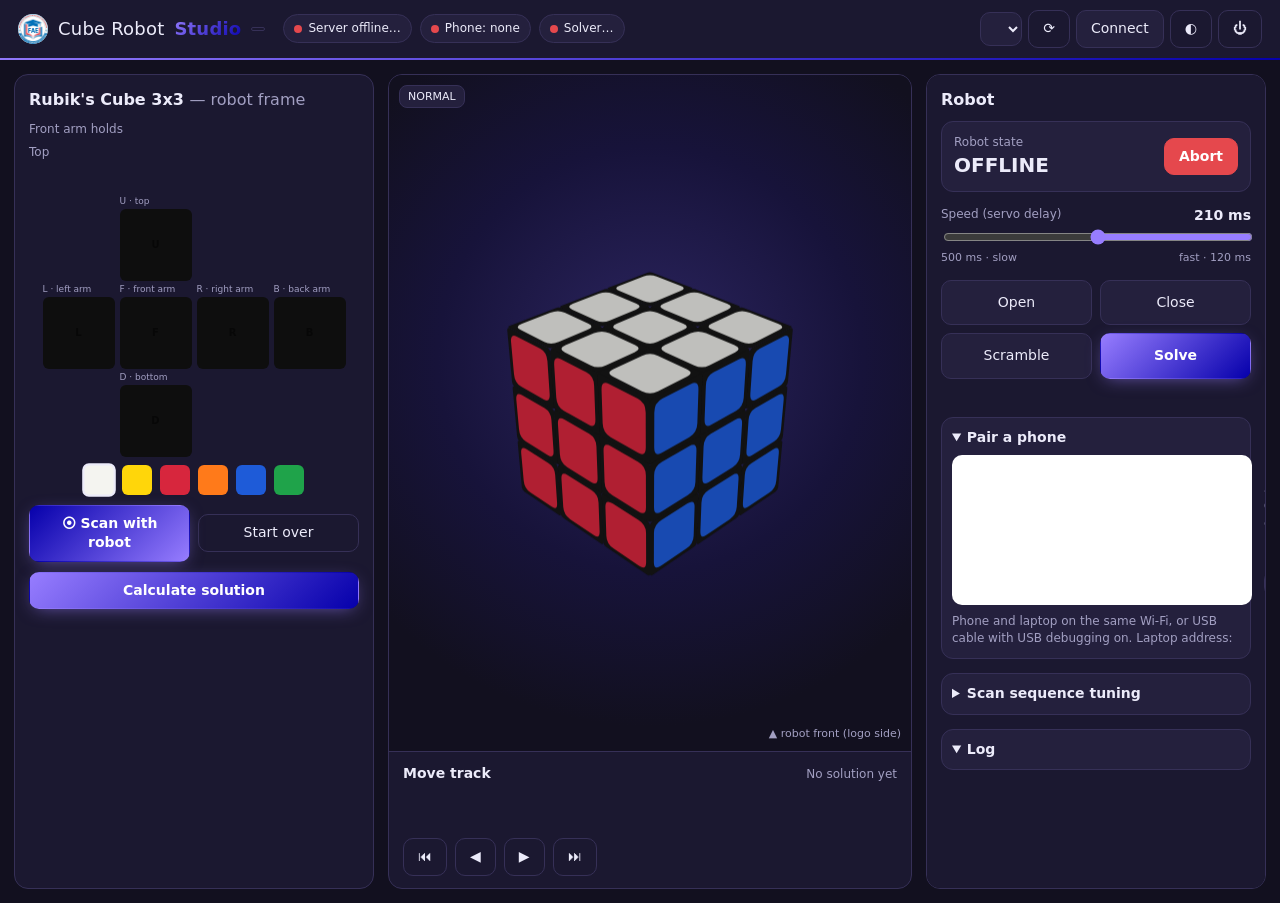
==== desktop/web/index.html @ a1b6a4eb "v1.5: detect centre colours from the scan; GAN logo in any direction - No front/top assumption: the " ====
<!DOCTYPE html>
<html lang="en">
<head>
<meta charset="utf-8">
<meta name="viewport" content="width=device-width, initial-scale=1">
<title>Cube Robot Studio</title>
<link rel="stylesheet" href="style.css">
<link rel="icon" href="icon.png">
</head>
<body>
<header class="topbar">
  <div class="brand"><img class="logo-img" src="icon.png" alt="">Cube Robot <b>Studio</b> <span class="ver" id="ver"></span></div>
  <div class="chips">
    <div class="chip" id="chip-robot"><span class="dot"></span><span class="txt">Robot: offline</span></div>
    <div class="chip" id="chip-phone"><span class="dot"></span><span class="txt">Phone: none</span></div>
    <div class="chip" id="chip-solver"><span class="dot"></span><span class="txt">Solver…</span></div>
  </div>
  <div class="conn">
    <select id="port"></select>
    <button id="btn-refresh" class="ghost" title="Refresh ports">⟳</button>
    <button id="btn-connect">Connect</button>
    <button id="btn-theme" class="ghost" title="Theme">◐</button>
    <button id="btn-quit" class="ghost" title="Quit Cube Robot Studio">⏻</button>
  </div>
</header>

<main class="grid">
  <!-- LEFT: Cubzor-style face net -->
  <section class="panel" id="panel-net">
    <h2>Rubik's Cube 3x3 <span class="muted">— robot frame</span></h2>
    <div class="orient">
      <div>
        <label>Front arm holds</label>
        <div class="swatches" id="pick-front"></div>
      </div>
      <div>
        <label>Top</label>
        <div class="swatches" id="pick-top"></div>
      </div>
    </div>
    <p class="hint" id="orient-hint"></p>
    <div class="net" id="net"></div>
    <div class="palette" id="palette"></div>
    <div class="row">
      <button id="btn-scan" class="primary">⦿ Scan with robot</button>
      <button id="btn-reset" class="ghost">Start over</button>
    </div>
    <div class="row">
      <button id="btn-calc" class="accent">Calculate solution</button>
    </div>
    <div id="scan-steps" class="scan-steps"></div>
  </section>

  <!-- CENTER: 3D + move track -->
  <section class="panel center">
    <div class="viewer">
      <canvas id="cube3d"></canvas>
      <div class="viewer-overlay">
        <div class="badge" id="pose-badge">NORMAL</div>
        <div class="robot-front">▲ robot front (logo side)</div>
      </div>
      <div class="scan-banner hidden" id="scan-banner"></div>
    </div>
    <div class="track-wrap">
      <div class="track-head">
        <h3>Move track</h3>
        <div class="solinfo" id="solinfo">No solution yet</div>
      </div>
      <div class="track" id="track"></div>
      <div class="row playback">
        <button class="ghost" id="pb-first" title="Back to scanned state">⏮</button>
        <button class="ghost" id="pb-prev">◀</button>
        <button class="ghost" id="pb-next">▶</button>
        <button class="ghost" id="pb-last" title="Preview all">⏭</button>
        <span class="muted" id="pb-pos"></span>
      </div>
    </div>
  </section>

  <!-- RIGHT: robot controls (from the original app) -->
  <section class="panel" id="panel-robot">
    <h2>Robot</h2>
    <div class="state-card">
      <div>
        <div class="muted small">Robot state</div>
        <div class="big" id="robot-state">OFFLINE</div>
      </div>
      <button id="btn-abort" class="danger">Abort</button>
    </div>
    <div class="speed">
      <div class="speed-head"><label>Speed (servo delay)</label><b id="speed-val">210 ms</b></div>
      <input type="range" id="speed" min="120" max="500" step="10">
      <div class="speed-scale"><span>500 ms · slow</span><span>fast · 120 ms</span></div>
    </div>
    <div class="btn-grid">
      <button id="btn-open">Open</button>
      <button id="btn-close">Close</button>
      <button id="btn-scramble">Scramble</button>
      <button id="btn-solve" class="accent">Solve</button>
    </div>
    <div class="est" id="est"></div>

    <details class="box" id="phone-box" open>
      <summary>Pair a phone</summary>
      <div class="pair">
        <canvas id="qr" title="Scan with the Cube Robot app"></canvas>
        <div>
          <div class="small">In the phone app tap <b>Scan QR</b>, or type this code:</div>
          <div class="code" id="pair-code">––––––</div>
          <button class="ghost small-btn" id="pair-new">New code</button>
        </div>
      </div>
      <div class="small">Phone and laptop on the same Wi-Fi, or USB cable with USB debugging on.
        Laptop address: <span class="ips" id="ips"></span></div>
    </details>

    <details class="box">
      <summary>Scan sequence tuning</summary>
      <div class="small">Servo strings per scan step (firmware <code>SEQ</code> syntax, <code>{d}</code> = delay).
        <b>Jog</b> runs one string so you can check the motion on your calibration.</div>
      <div id="plan"></div>
      <div class="row">
        <button class="ghost" id="plan-save">Save</button>
        <button class="ghost" id="plan-reset">Defaults</button>
      </div>
      <div class="row"><input id="jog-free" placeholder="free SEQ e.g. rrrr{d}rCrC"><button id="jog-go" class="ghost">Jog</button></div>
    </details>

    <details class="box" open>
      <summary>Log</summary>
      <div class="log" id="log"></div>
    </details>
  </section>
</main>
<div class="toast hidden" id="toast"></div>
<script src="qr.js"></script>
<script src="cube3d.js"></script>
<script src="app.js"></script>
</body>
</html>
---- desktop/web/style.css ----
:root {
  --bg: #12101f; --panel: #1b1830; --panel2: #24203d; --line: #363057;
  --text: #ecebfa; --muted: #a29fc2; --accent: #977DFF; --primary: #0600AB;
  --grad: linear-gradient(135deg, #977DFF 0%, #0600AB 100%);
  --ok: #3fb27f; --danger: #e5484d; --warn: #f5a524; --radius: 14px;
}
body.light {
  --bg: #f3f1ff; --panel: #ffffff; --panel2: #eeebff; --line: #d9d3fb;
  --text: #17142e; --muted: #6a6590;
}
* { box-sizing: border-box; }
html, body { margin: 0; height: 100%; background: var(--bg); color: var(--text);
  font: 14px/1.4 "Segoe UI", system-ui, -apple-system, Roboto, sans-serif; }
button { font: inherit; color: var(--text); background: var(--panel2); border: 1px solid var(--line);
  border-radius: 10px; padding: 8px 14px; cursor: pointer; transition: .15s; }
button:hover:not(:disabled) { filter: brightness(1.15); }
button:disabled { opacity: .4; cursor: not-allowed; }
button.primary, button.accent { background: var(--grad); border-color: transparent; color: #fff; font-weight: 600;
  box-shadow: 0 4px 18px -6px #977DFFaa; }
button.primary { background: linear-gradient(135deg, #0600AB 0%, #977DFF 100%); }
button.danger { background: var(--danger); border-color: var(--danger); color: #fff; font-weight: 600; }
button.ghost { background: transparent; }
select, input[type=text], input:not([type]) { background: var(--panel2); color: var(--text);
  border: 1px solid var(--line); border-radius: 10px; padding: 7px 10px; font: inherit; }
code { background: var(--panel2); padding: 1px 5px; border-radius: 5px; font-size: 12px; }
.muted { color: var(--muted); font-weight: 400; }
.small { font-size: 12px; color: var(--muted); }
.hidden { display: none !important; }
.row { display: flex; gap: 8px; align-items: center; margin-top: 10px; flex-wrap: wrap; }
.row > button { flex: 1; }

.topbar { display: flex; align-items: center; gap: 18px; padding: 10px 18px; border-bottom: 1px solid var(--line);
  background: var(--panel); position: sticky; top: 0; z-index: 5; }
.brand { font-size: 18px; letter-spacing: .2px; display: flex; align-items: center; gap: 10px; }
.logo-img { width: 30px; height: 30px; border-radius: 50%; background: #fff; }
.brand b { background: var(--grad); -webkit-background-clip: text; background-clip: text; color: transparent; }
.topbar { border-image: var(--grad) 1; border-bottom-width: 2px; }
.chips { display: flex; gap: 8px; flex: 1; }
.chip { display: flex; align-items: center; gap: 6px; padding: 5px 10px; border-radius: 999px;
  background: var(--panel2); border: 1px solid var(--line); font-size: 12px; }
.chip .dot { width: 8px; height: 8px; border-radius: 50%; background: var(--danger); }
.chip.on .dot { background: var(--ok); box-shadow: 0 0 8px var(--ok); }
.chip.busy .dot { background: var(--warn); }
.conn { display: flex; gap: 6px; align-items: center; }

.grid { display: grid; grid-template-columns: 360px 1fr 340px; gap: 14px; padding: 14px;
  height: calc(100vh - 57px); }
.panel { background: var(--panel); border: 1px solid var(--line); border-radius: var(--radius);
  padding: 14px; overflow: auto; }
.panel h2 { margin: 0 0 10px; font-size: 16px; }
.center { display: flex; flex-direction: column; padding: 0; overflow: hidden; }

.orient { display: flex; flex-direction: column; gap: 6px; }
.orient > div { display: flex; align-items: center; gap: 10px; }
.orient label { width: 96px; margin: 0 !important; }
.orient label, .speed label { font-size: 12px; color: var(--muted); display: block; margin-bottom: 4px; }
.swatches { display: flex; gap: 5px; }
.sw { width: 26px; height: 26px; border-radius: 6px; border: 2px solid transparent; cursor: pointer; }
.sw.sel { border-color: var(--text); transform: scale(1.12); }
.sw.dis { opacity: .2; cursor: not-allowed; }
.hint { font-size: 12px; color: var(--muted); margin: 8px 0; min-height: 32px; }
.hint b { color: var(--text); }

.net { display: grid; grid-template-columns: repeat(4, 72px); grid-template-rows: repeat(3, 72px);
  gap: 16px 5px; justify-content: center; margin: 8px 0; }
.face { display: grid; grid-template-columns: repeat(3, 1fr); gap: 2px; background: #0e0e0e;
  padding: 3px; border-radius: 6px; position: relative; }
.face .lbl { position: absolute; top: -14px; left: 0; font-size: 9px; color: var(--muted); white-space: nowrap; }
.st { border-radius: 3px; cursor: pointer; position: relative; }
.st:hover { outline: 2px solid #fff6; }
.st.ctr { cursor: default; }
.st.ctr::after { content: attr(data-f); position: absolute; inset: 0; display: grid; place-items: center;
  font-size: 10px; font-weight: 700; color: #0007; }
.st.q { background: repeating-linear-gradient(45deg, #555 0 4px, #444 4px 8px) !important; }
.palette { display: flex; gap: 8px; justify-content: center; margin: 6px 0; }
.palette .sw { width: 30px; height: 30px; }

.scan-steps { margin-top: 12px; display: grid; grid-template-columns: repeat(3, 1fr); gap: 6px; }
.sstep { background: var(--panel2); border: 1px solid var(--line); border-radius: 10px; padding: 6px;
  font-size: 11px; text-align: center; }
.sstep .sq { width: 100%; aspect-ratio: 1; border-radius: 6px; margin-bottom: 4px; background-size: cover;
  background-position: center; }
.sstep.active { border-color: var(--accent); box-shadow: 0 0 0 2px var(--accent) inset; }
.sstep.done { border-color: #5d4fd6; }

.viewer { position: relative; flex: 1; min-height: 300px;
  background: radial-gradient(circle at 50% 42%, #2c2560 0%, #17133a 45%, var(--bg) 78%); }
body.light .viewer { background: radial-gradient(circle at 50% 45%, #fff 0%, #e4dfff 75%); }
#cube3d { width: 100%; height: 100%; display: block; cursor: grab; }
.viewer-overlay { position: absolute; inset: 10px; pointer-events: none; display: flex; justify-content: space-between; }
.badge { align-self: flex-start; background: var(--panel2); border: 1px solid var(--line); border-radius: 8px;
  padding: 3px 8px; font-size: 11px; }
.robot-front { align-self: flex-end; font-size: 11px; color: var(--muted); }
.scan-banner { position: absolute; left: 50%; top: 14px; transform: translateX(-50%); padding: 8px 16px;
  border-radius: 18px; background: var(--grad); color: #fff; font-weight: 600;
  display: flex; align-items: center; justify-content: center; flex-wrap: wrap; gap: 8px 10px;
  max-width: calc(100% - 28px); width: max-content; text-align: center; box-shadow: 0 8px 30px -10px #0600AB; }
.scan-banner button { padding: 5px 12px; border-radius: 999px; color: #fff; border-color: #fff8; }
.scan-banner button.ok { background: #fff; color: #0600AB; border-color: #fff; font-weight: 700; }

.track-wrap { border-top: 1px solid var(--line); padding: 12px 14px; }
.track-head { display: flex; justify-content: space-between; align-items: baseline; }
.track-head h3 { margin: 0; font-size: 14px; }
.solinfo { font-size: 12px; color: var(--muted); }
.track { display: flex; flex-wrap: wrap; gap: 6px; margin-top: 8px; min-height: 36px; }
.mv { min-width: 38px; text-align: center; padding: 6px 8px; border-radius: 8px; background: var(--panel2);
  border: 1px solid var(--line); font-weight: 600; font-family: ui-monospace, Consolas, monospace; }
.mv.done { opacity: .35; }
.mv.cur { background: var(--grad); color: #fff; border-color: transparent; }
.playback button { flex: 0 0 auto; }

.state-card { display: flex; justify-content: space-between; align-items: center; background: var(--panel2);
  border-radius: 12px; padding: 12px; border: 1px solid var(--line); }
.big { font-size: 20px; font-weight: 700; }
.big.IDLE { color: var(--ok); } .big.BUSY { color: var(--danger); } .big.OFFLINE { color: var(--muted); }
.speed { margin-top: 14px; }
.speed-head { display: flex; justify-content: space-between; }
.speed input { width: 100%; accent-color: #977DFF; direction: rtl; }
.speed-scale { display: flex; justify-content: space-between; font-size: 11px; color: var(--muted); }
.btn-grid { display: grid; grid-template-columns: 1fr 1fr; gap: 8px; margin-top: 14px; }
.btn-grid button { padding: 12px; }
.est { font-size: 12px; color: var(--muted); margin-top: 8px; min-height: 16px; }
.box { margin-top: 14px; background: var(--panel2); border: 1px solid var(--line); border-radius: 12px; padding: 10px; }
.box summary { cursor: pointer; font-weight: 600; }
.ips { font-family: ui-monospace, Consolas, monospace; font-size: 12px; color: var(--text); }
.pair { display: flex; gap: 12px; align-items: center; margin: 8px 0; }
#qr { border-radius: 10px; background: #fff; flex: 0 0 auto; }
.code { font: 700 24px/1.1 ui-monospace, Consolas, monospace; letter-spacing: 2px; margin: 6px 0; white-space: nowrap;
  background: var(--grad); -webkit-background-clip: text; background-clip: text; color: transparent; }
.small-btn { padding: 4px 10px; font-size: 12px; }
#chip-phone { cursor: pointer; }
.check { display: flex; gap: 6px; align-items: center; font-size: 12px; margin-top: 6px; }
.log { font-family: ui-monospace, Consolas, monospace; font-size: 11px; max-height: 180px; overflow: auto;
  white-space: pre-wrap; }
.log .error { color: var(--danger); } .log .tx { color: #b7a8ff; }
.planstep { border-top: 1px solid var(--line); padding: 6px 0; font-size: 11px; }
.planstep input { width: 100%; font-family: ui-monospace, Consolas, monospace; font-size: 11px; margin: 2px 0; }
.planstep .r { display: flex; gap: 4px; }
.planstep .r button { padding: 2px 8px; font-size: 11px; }
.toast { position: fixed; bottom: 18px; left: 50%; transform: translateX(-50%); background: var(--panel2);
  border: 1px solid var(--line); padding: 10px 16px; border-radius: 10px; box-shadow: 0 6px 30px #0006; }
.toast.err { border-color: var(--danger); }
.warn { color: var(--warn); font-size: 12px; margin-top: 6px; }

@media (max-width: 1200px) { .grid { grid-template-columns: 330px 1fr; } #panel-robot { grid-column: 1 / -1; } }
.ver { font-size: 11px; color: var(--muted); border: 1px solid var(--line); border-radius: 6px; padding: 1px 6px; }
.sstep .sq.unknown { background: repeating-linear-gradient(45deg, #555 0 6px, #444 6px 12px) !important; }
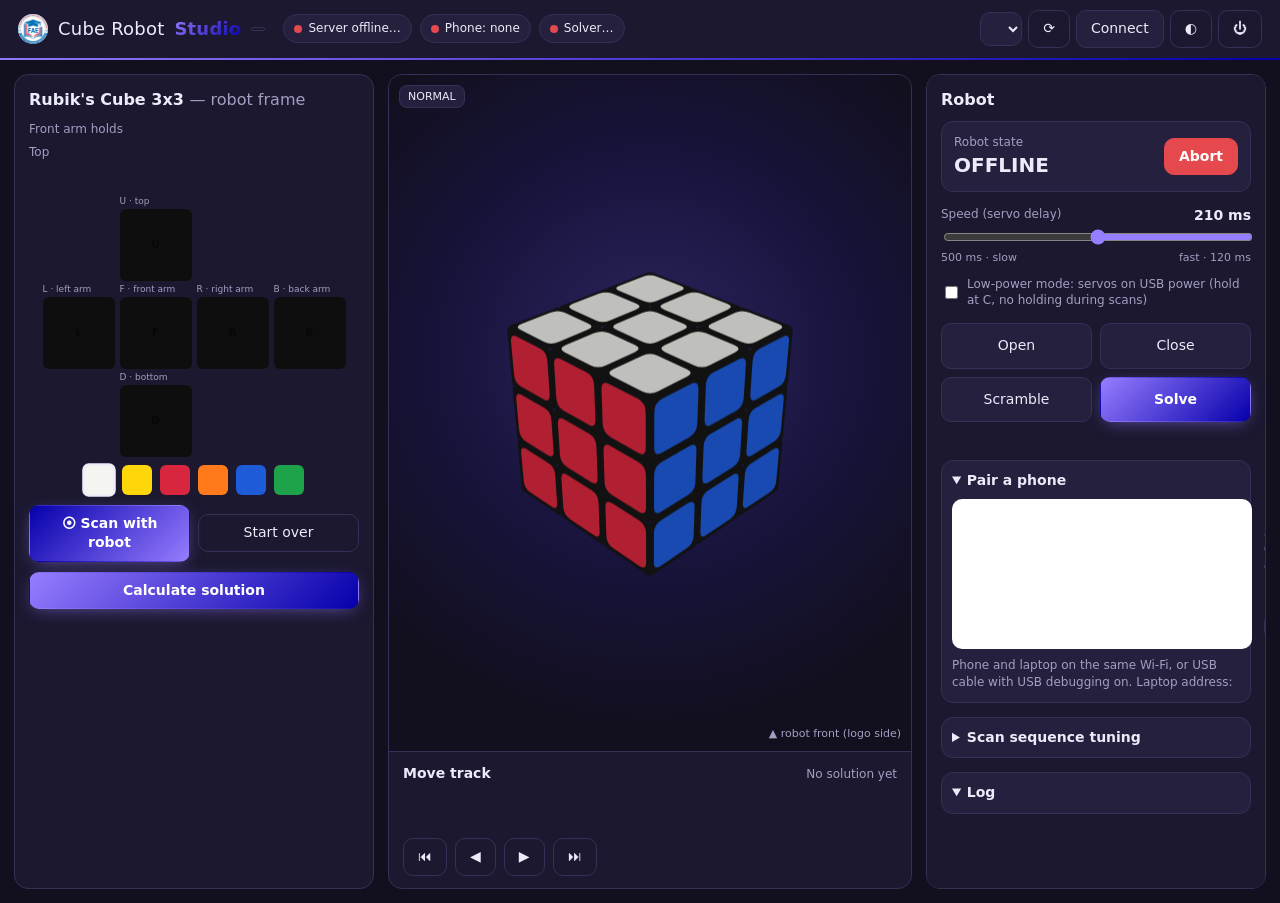
==== commit 9f0caa6f: "v1.6: reliable COM ports, auto-reconnect, low-power mode, phone fits 9:16 - COM ports listed like De" ====
--- a/desktop/web/index.html
+++ b/desktop/web/index.html
@@ -92,6 +92,9 @@
       <input type="range" id="speed" min="120" max="500" step="10">
       <div class="speed-scale"><span>500 ms · slow</span><span>fast · 120 ms</span></div>
     </div>
+    <label class="check lowpower" title="Use this when the servos are powered from the laptop's USB port (no external 5 V supply)">
+      <input type="checkbox" id="low-power"> Low-power mode: servos on USB power (hold at C, no holding during scans)
+    </label>
     <div class="btn-grid">
       <button id="btn-open">Open</button>
       <button id="btn-close">Close</button>
--- a/desktop/web/style.css
+++ b/desktop/web/style.css
@@ -145,3 +145,4 @@
 @media (max-width: 1200px) { .grid { grid-template-columns: 330px 1fr; } #panel-robot { grid-column: 1 / -1; } }
 .ver { font-size: 11px; color: var(--muted); border: 1px solid var(--line); border-radius: 6px; padding: 1px 6px; }
 .sstep .sq.unknown { background: repeating-linear-gradient(45deg, #555 0 6px, #444 6px 12px) !important; }
+.lowpower { margin-top: 10px; color: var(--muted); }
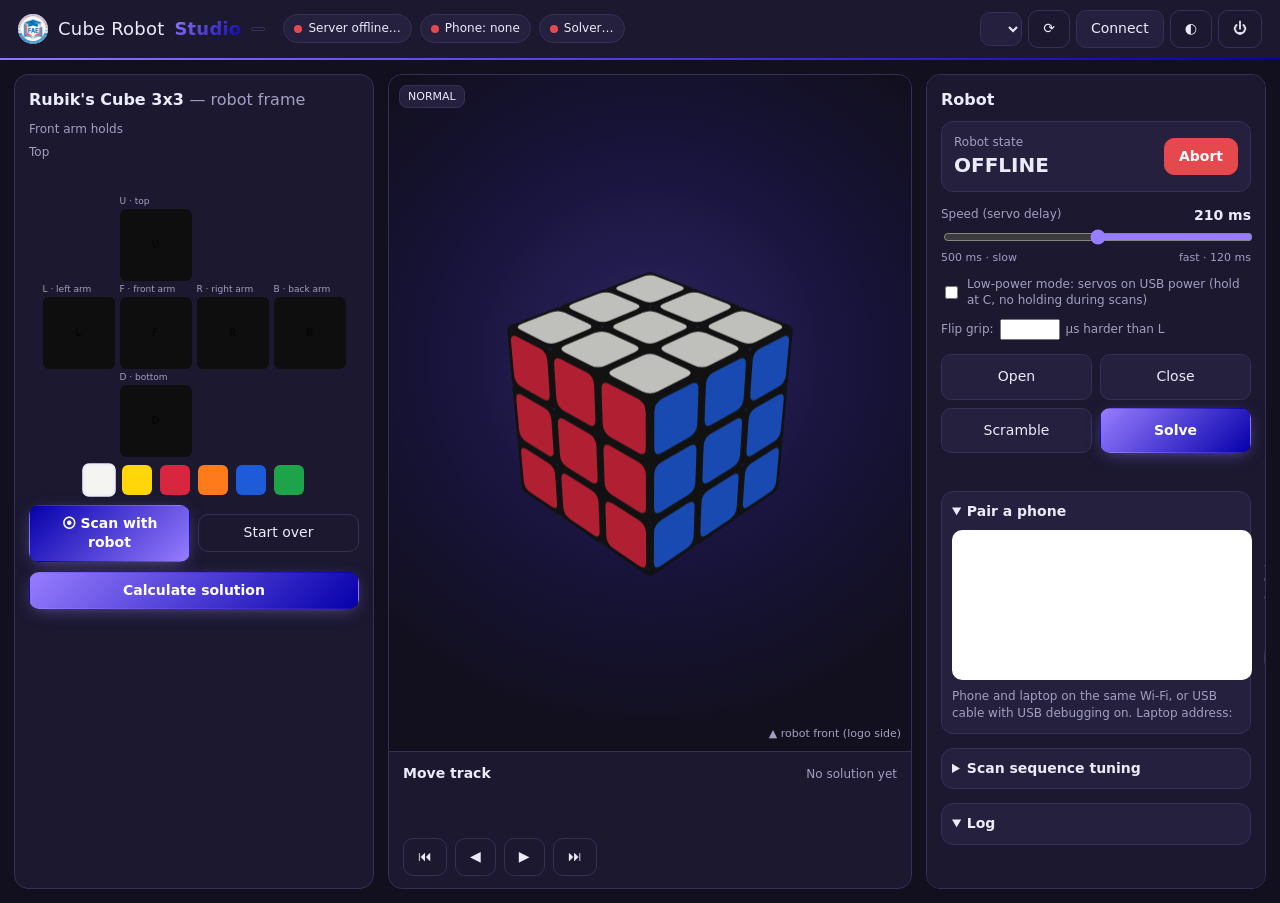
==== commit d6057045: "v2.1: no colliding steps, smooth synced moves, hard grip while flipping - Each step waits until it i" ====
--- a/desktop/web/index.html
+++ b/desktop/web/index.html
@@ -95,6 +95,9 @@
     <label class="check lowpower" title="Use this when the servos are powered from the laptop's USB port (no external 5 V supply)">
       <input type="checkbox" id="low-power"> Low-power mode: servos on USB power (hold at C, no holding during scans)
     </label>
+    <label class="check lowpower" title="While the cube is flipped (solve) or rolled up (scan) the carrying arms clamp this much further than L. Needs the Cube Robot Studio firmware; 0 = same as L.">
+      Flip grip: <input type="number" id="flip-grip" min="0" max="150" step="5" style="width:4.5em"> µs harder than L
+    </label>
     <div class="btn-grid">
       <button id="btn-open">Open</button>
       <button id="btn-close">Close</button>
@@ -119,14 +122,14 @@
 
     <details class="box">
       <summary>Scan sequence tuning</summary>
-      <div class="small">Servo strings per scan step (firmware <code>SEQ</code> syntax, <code>{d}</code> = delay).
+      <div class="small">Servo strings per scan step (firmware <code>SEQ</code> syntax, <code>{d}</code> = one spinner, <code>{p}</code> = two spinners together, <code>{s}</code> = sliders; <code>H</code> = clamp harder than L).
         <b>Jog</b> runs one string so you can check the motion on your calibration.</div>
       <div id="plan"></div>
       <div class="row">
         <button class="ghost" id="plan-save">Save</button>
         <button class="ghost" id="plan-reset">Defaults</button>
       </div>
-      <div class="row"><input id="jog-free" placeholder="free SEQ e.g. rrrr{d}rCrC"><button id="jog-go" class="ghost">Jog</button></div>
+      <div class="row"><input id="jog-free" placeholder="free SEQ e.g. rR{d}rCrC{d}"><button id="jog-go" class="ghost">Jog</button></div>
     </details>
 
     <details class="box" open>
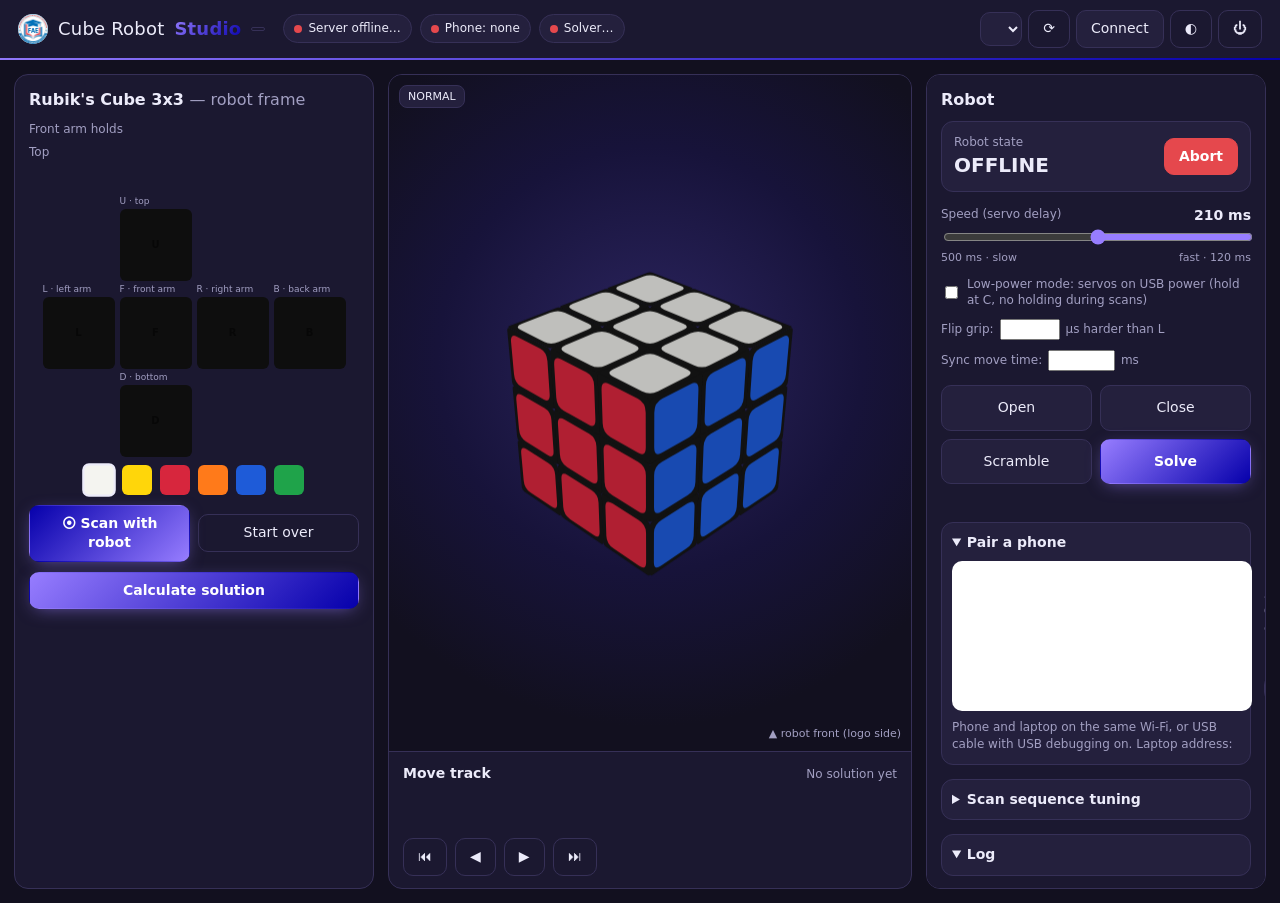
==== commit 3a27f5a3: "v2.3: slower, adjustable synced steps; glide status at scan start - Sync move time setting (default " ====
--- a/desktop/web/index.html
+++ b/desktop/web/index.html
@@ -98,6 +98,9 @@
     <label class="check lowpower" title="While the cube is flipped (solve) or rolled up (scan) the carrying arms clamp this much further than L. Needs the Cube Robot Studio firmware; 0 = same as L.">
       Flip grip: <input type="number" id="flip-grip" min="0" max="150" step="5" style="width:4.5em"> µs harder than L
     </label>
+    <label class="check lowpower" title="Time of one step where two servos move together (cube rolls, pair clamps). The servos glide over 70% of it. If one still runs ahead, make it longer.">
+      Sync move time: <input type="number" id="sync-ms" min="600" max="2500" step="100" style="width:5em"> ms
+    </label>
     <div class="btn-grid">
       <button id="btn-open">Open</button>
       <button id="btn-close">Close</button>
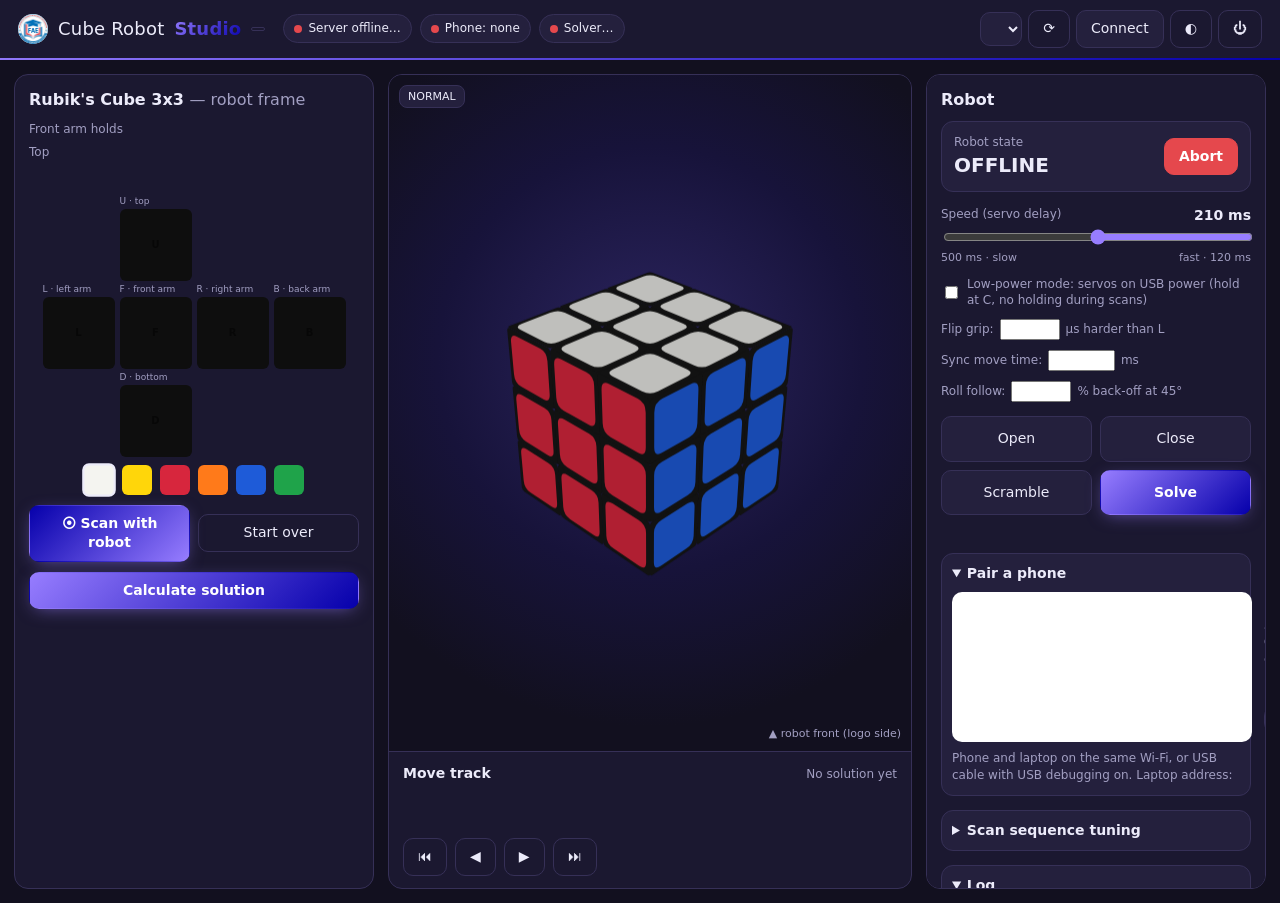
==== commit 4feefc21: "v2.4: the other pair follows the cube as a base while rolling; no roll before the first scan - Firmw" ====
--- a/desktop/web/index.html
+++ b/desktop/web/index.html
@@ -101,6 +101,9 @@
     <label class="check lowpower" title="Time of one step where two servos move together (cube rolls, pair clamps). The servos glide over 70% of it. If one still runs ahead, make it longer.">
       Sync move time: <input type="number" id="sync-ms" min="600" max="2500" step="100" style="width:5em"> ms
     </label>
+    <label class="check lowpower" title="While one pair rolls the cube, the other pair stays in contact as a base (grippers vertical) and backs off for the corners. This is how far it backs off at 45 degrees, in % of its C-to-R travel. Too low: corners catch; too high: less support.">
+      Roll follow: <input type="number" id="follow-pct" min="0" max="100" step="5" style="width:4.5em"> % back-off at 45°
+    </label>
     <div class="btn-grid">
       <button id="btn-open">Open</button>
       <button id="btn-close">Close</button>
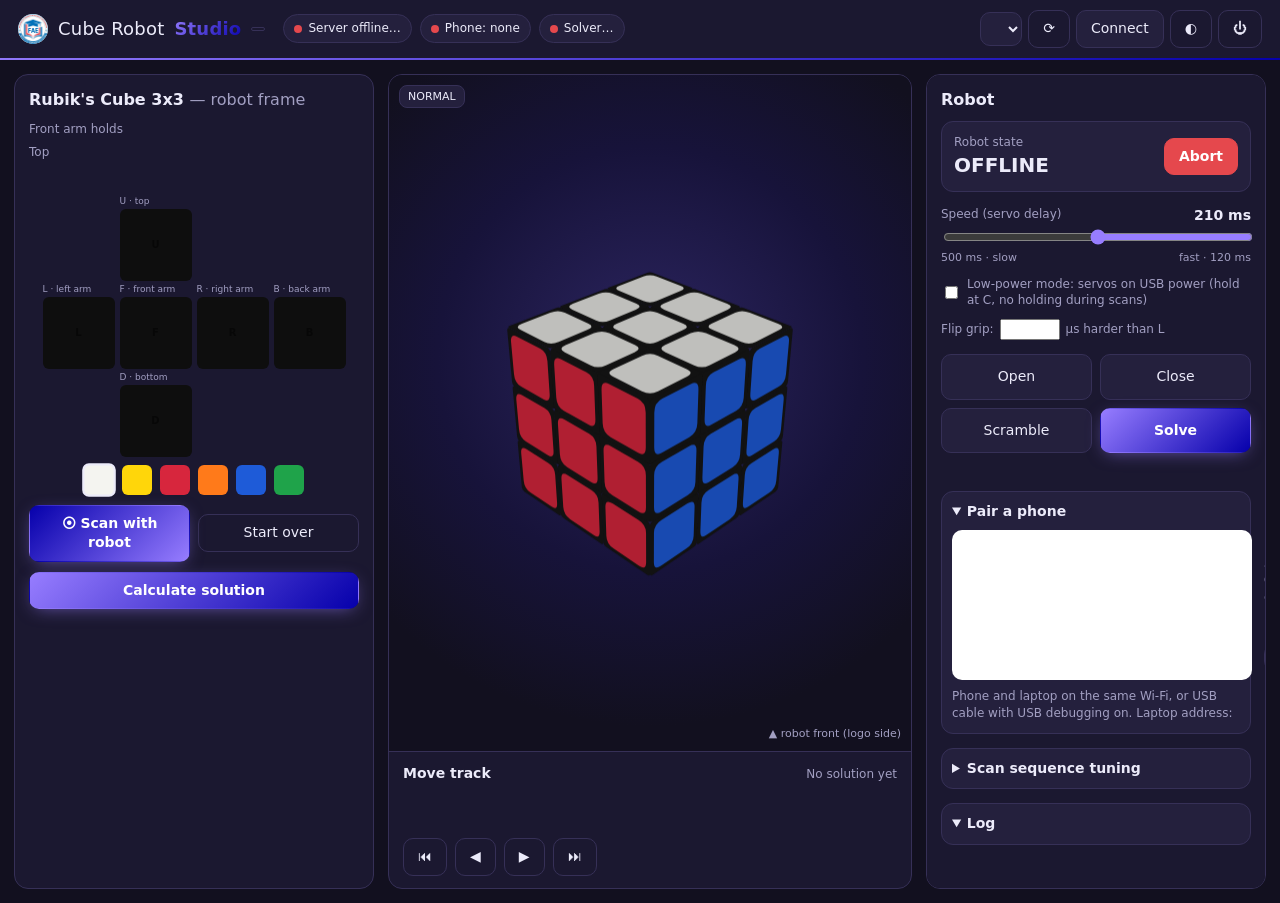
==== commit 36c5be84: "v2.8: revert auto face change, glide/sync and roll follow - Scan goes to the next face right after C" ====
--- a/desktop/web/index.html
+++ b/desktop/web/index.html
@@ -98,12 +98,6 @@
     <label class="check lowpower" title="While the cube is flipped (solve) or rolled up (scan) the carrying arms clamp this much further than L. Needs the Cube Robot Studio firmware; 0 = same as L.">
       Flip grip: <input type="number" id="flip-grip" min="0" max="150" step="5" style="width:4.5em"> µs harder than L
     </label>
-    <label class="check lowpower" title="Time of one step where two servos move together (cube rolls, pair clamps). The servos glide over 70% of it. If one still runs ahead, make it longer.">
-      Sync move time: <input type="number" id="sync-ms" min="600" max="2500" step="100" style="width:5em"> ms
-    </label>
-    <label class="check lowpower" title="While one pair rolls the cube, the other pair stays in contact as a base (grippers vertical) and backs off for the corners. This is how far it backs off at 45 degrees, in % of its C-to-R travel. Too low: corners catch; too high: less support.">
-      Roll follow: <input type="number" id="follow-pct" min="0" max="100" step="5" style="width:4.5em"> % back-off at 45°
-    </label>
     <div class="btn-grid">
       <button id="btn-open">Open</button>
       <button id="btn-close">Close</button>
@@ -128,7 +122,7 @@
 
     <details class="box">
       <summary>Scan sequence tuning</summary>
-      <div class="small">Servo strings per scan step (firmware <code>SEQ</code> syntax, <code>{d}</code> = one spinner, <code>{p}</code> = two spinners together, <code>{s}</code> = sliders; <code>H</code> = clamp harder than L).
+      <div class="small">Servo strings per scan step (firmware <code>SEQ</code> syntax, <code>{d}</code> = one spinner, <code>{p}</code> = two spinners rolling the cube, <code>{s}</code> = sliders; <code>H</code> = clamp harder than L).
         <b>Jog</b> runs one string so you can check the motion on your calibration.</div>
       <div id="plan"></div>
       <div class="row">
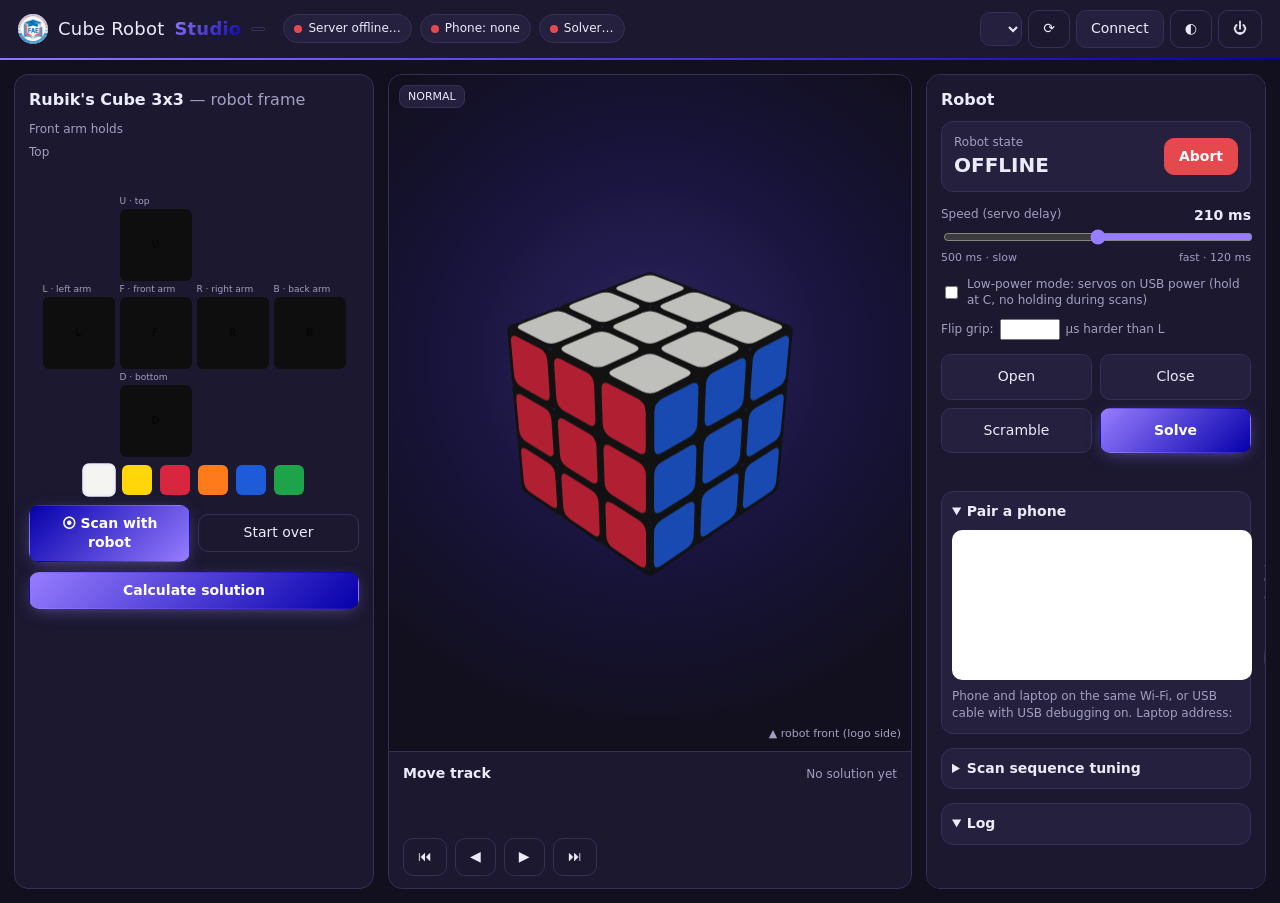
==== commit ee2c7765: "v3.2: solve like the original CubeSolver app; scan pose with the other pair at C - Solver: Kociemba " ====
--- a/desktop/web/index.html
+++ b/desktop/web/index.html
@@ -95,7 +95,7 @@
     <label class="check lowpower" title="Use this when the servos are powered from the laptop's USB port (no external 5 V supply)">
       <input type="checkbox" id="low-power"> Low-power mode: servos on USB power (hold at C, no holding during scans)
     </label>
-    <label class="check lowpower" title="While the cube is flipped (solve) or rolled up (scan) the carrying arms clamp this much further than L. Needs the Cube Robot Studio firmware; 0 = same as L.">
+    <label class="check lowpower" title="While a scan rolls the cube the carrying arms clamp this much further than L. Needs the Cube Robot Studio firmware; 0 = same as L. (Solves use the firmware's own MOVE.)">
       Flip grip: <input type="number" id="flip-grip" min="0" max="150" step="5" style="width:4.5em"> µs harder than L
     </label>
     <div class="btn-grid">
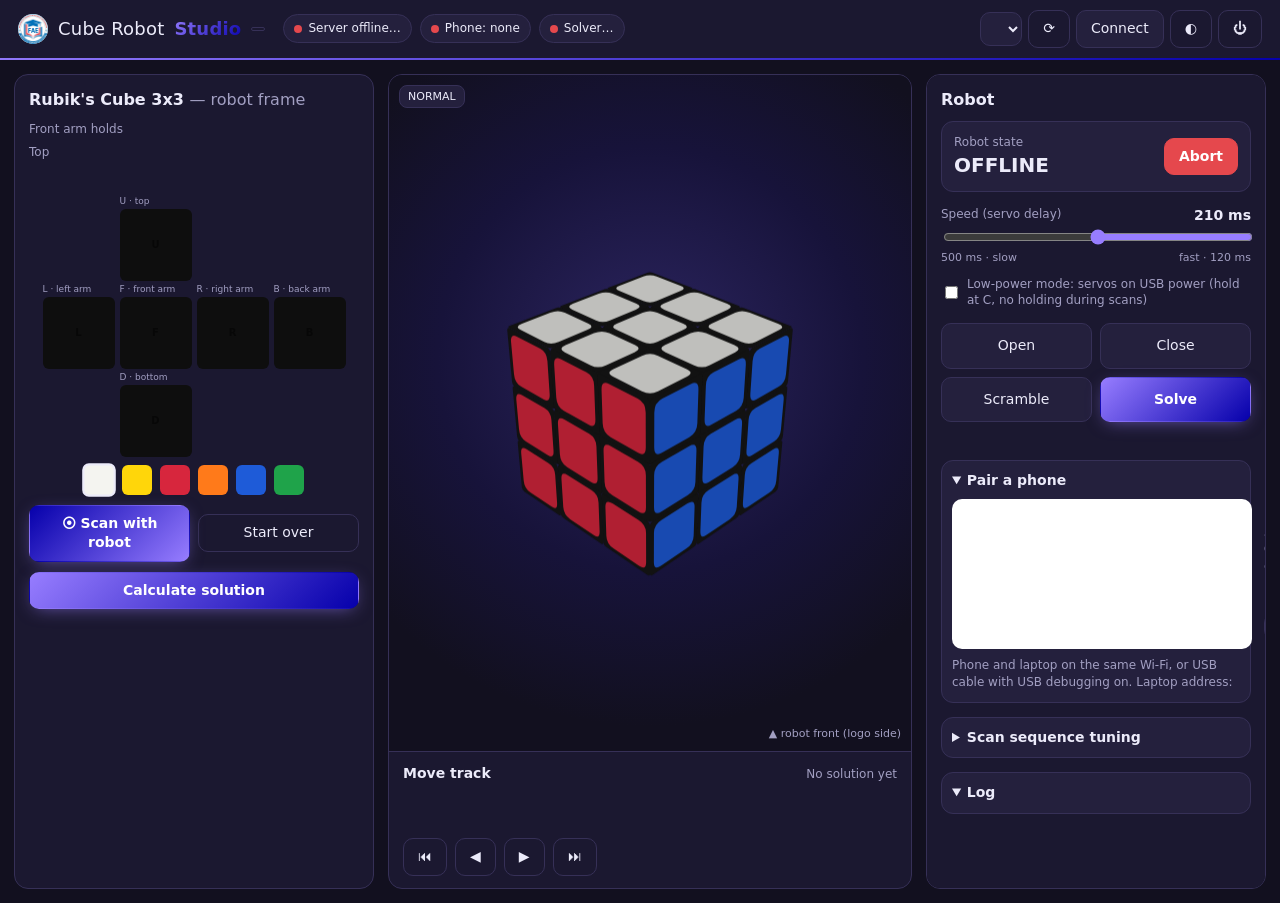
==== commit 0b1696bb: "v3.4: back to the original repo's motion rules (scan kept) - Open RRLRFRBR and Close RCLCFCBC as in " ====
--- a/desktop/web/index.html
+++ b/desktop/web/index.html
@@ -95,9 +95,6 @@
     <label class="check lowpower" title="Use this when the servos are powered from the laptop's USB port (no external 5 V supply)">
       <input type="checkbox" id="low-power"> Low-power mode: servos on USB power (hold at C, no holding during scans)
     </label>
-    <label class="check lowpower" title="While a scan rolls the cube the carrying arms clamp this much further than L. Needs the Cube Robot Studio firmware; 0 = same as L. (Solves use the firmware's own MOVE.)">
-      Flip grip: <input type="number" id="flip-grip" min="0" max="150" step="5" style="width:4.5em"> µs harder than L
-    </label>
     <div class="btn-grid">
       <button id="btn-open">Open</button>
       <button id="btn-close">Close</button>
@@ -122,7 +119,7 @@
 
     <details class="box">
       <summary>Scan sequence tuning</summary>
-      <div class="small">Servo strings per scan step (firmware <code>SEQ</code> syntax, <code>{d}</code> = one spinner, <code>{p}</code> = two spinners rolling the cube, <code>{s}</code> = sliders; <code>H</code> = clamp harder than L).
+      <div class="small">Servo strings per scan step (firmware <code>SEQ</code> syntax, <code>{d}</code> = one spinner, <code>{s}</code> / <code>{p}</code> = the same scan delay).
         <b>Jog</b> runs one string so you can check the motion on your calibration.</div>
       <div id="plan"></div>
       <div class="row">
